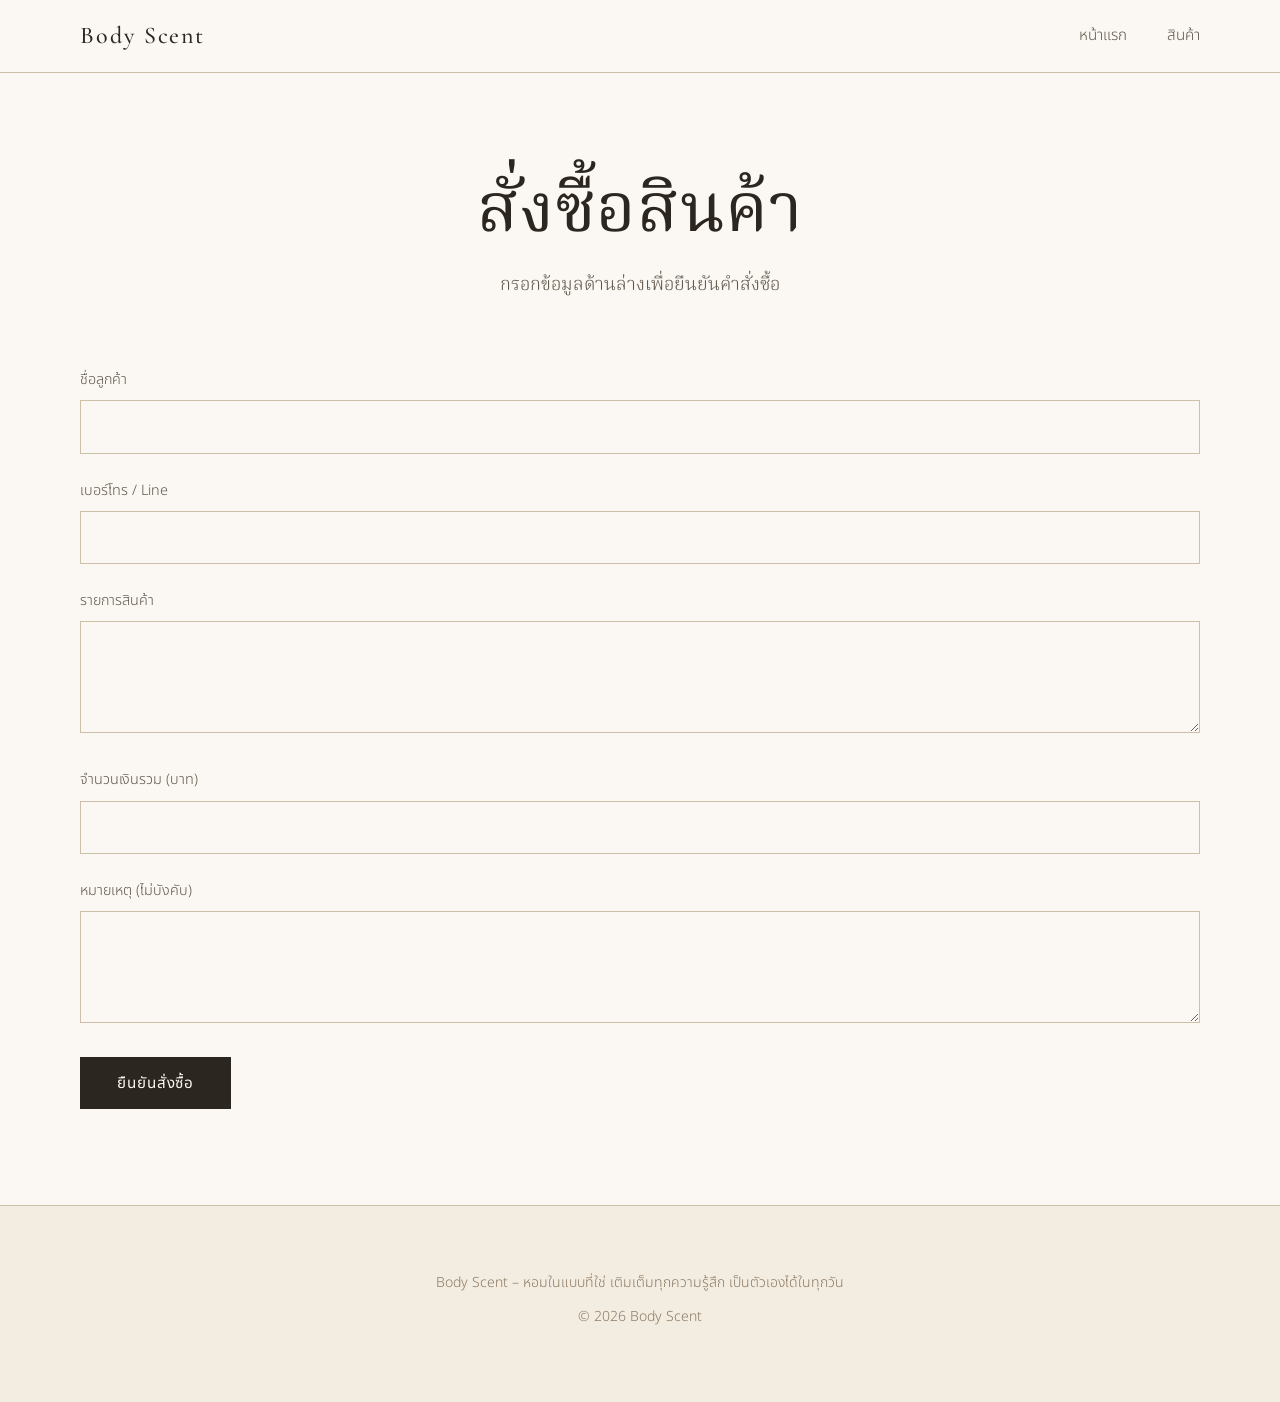
==== order.html @ 28a7f9a1 "Add files via upload" ====
<!DOCTYPE html>
<html lang="th">
<head>
  <meta charset="UTF-8">
  <meta name="viewport" content="width=device-width, initial-scale=1">
  <title>สั่งซื้อสินค้า – Body Scent</title>
  <link rel="stylesheet" href="style.css">
</head>
<body>

  <header class="site-header">
    <div class="container">
      <a class="brand" href="index.html">Body Scent</a>
      <nav aria-label="เมนูหลัก">
        <ul class="nav">
          <li><a href="index.html">หน้าแรก</a></li>
          <li><a href="product.html">สินค้า</a></li>
        </ul>
      </nav>
    </div>
  </header>

  <main>
    <section class="section">
      <div class="container">

        <div class="section-head text-center">
          <h1>สั่งซื้อสินค้า</h1>
          <p class="lead">กรอกข้อมูลด้านล่างเพื่อยืนยันคำสั่งซื้อ</p>
        </div>

        <form id="orderForm" class="form-card">

          <div class="form-field">
            <label for="customerName">ชื่อลูกค้า</label>
            <input type="text" id="customerName" name="customerName" autocomplete="name" required>
          </div>

          <div class="form-field">
            <label for="contact">เบอร์โทร / Line</label>
            <input type="text" id="contact" name="contact" autocomplete="off" required>
          </div>

          <div class="form-field">
            <label for="items">รายการสินค้า</label>
            <textarea id="items" name="items" rows="2" required></textarea>
          </div>

          <div class="form-field">
            <label for="total">จำนวนเงินรวม (บาท)</label>
            <input type="number" id="total" name="total" min="0" step="any" inputmode="decimal" required>
          </div>

          <div class="form-field">
            <label for="note">หมายเหตุ (ไม่บังคับ)</label>
            <textarea id="note" name="note" rows="3"></textarea>
          </div>

          <button type="submit" class="btn btn--solid">ยืนยันสั่งซื้อ</button>

        </form>

      </div>
    </section>
  </main>

  <footer class="site-footer">
    <div class="container text-center">
      <p>Body Scent – หอมในแบบที่ใช่ เติมเต็มทุกความรู้สึก เป็นตัวเองได้ในทุกวัน</p>
      <p>© 2026 Body Scent</p>
    </div>
  </footer>

  <script src="script.js"></script>
</body>
</html>
---- style.css ----
/* ==========================================================
   Body Scent — Theme
   โทนพรีเมียม เรียบหรู มินิมอล: ขาว-ครีม-เบจเข้ม + ทองบรอนซ์อ่อน
   ========================================================== */

@import url("https://fonts.googleapis.com/css2?family=Cormorant+Garamond:wght@400;500;600&family=Noto+Sans+Thai:wght@300;400;500&family=Noto+Serif+Thai:wght@400;500;600&display=swap");

/* ---------- Design tokens ---------- */
:root {
  /* พื้นผิว */
  --ivory: #fbf8f3;
  --cream: #f3ece0;
  --sand: #e6dccb;

  /* ตัวอักษร / เส้น */
  --ink: #2c2620;
  --ink-soft: #5f564b;
  --beige-deep: #8c7a63;
  --line: #cdbfa8;

  /* สีเน้น: ทองบรอนซ์อ่อน */
  --bronze: #a98550;
  --bronze-deep: #86683a; /* ใช้กับข้อความ/ลิงก์ เพื่อให้คอนทราสต์พอ */

  /* สีของแต่ละ mood (ใช้เป็นจุดเล็กๆ เท่านั้น) */
  --mood-fresh: #2f5d46;
  --mood-sweet: #7b5aa6;
  --mood-confident: #3e4f62;
  --mood-romance: #c0665f;

  /* ฟอนต์ */
  --font-display: "Cormorant Garamond", "Noto Serif Thai", Georgia, serif;
  --font-serif: "Noto Serif Thai", "Cormorant Garamond", Georgia, serif;
  --font-sans: "Noto Sans Thai", "Helvetica Neue", Arial, sans-serif;

  /* ระยะห่าง */
  --space-1: 0.5rem;
  --space-2: 1rem;
  --space-3: 1.5rem;
  --space-4: 2.5rem;
  --space-5: 4rem;
  --space-6: 6rem;
  --space-7: 9rem;

  --container: 1120px;
  --measure: 38rem;
  --hairline: 1px solid var(--line);
}

/* ---------- Reset ---------- */
*,
*::before,
*::after {
  box-sizing: border-box;
}

html {
  -webkit-text-size-adjust: 100%;
  scroll-behavior: smooth;
}

body {
  margin: 0;
  background: var(--ivory);
  color: var(--ink);
  font-family: var(--font-sans);
  font-weight: 300;
  font-size: 1rem;
  line-height: 1.85;
  -webkit-font-smoothing: antialiased;
}

img {
  display: block;
  max-width: 100%;
  height: auto;
}

a {
  color: var(--bronze-deep);
  text-decoration-thickness: 1px;
  text-underline-offset: 0.25em;
  transition: color 0.2s ease;
}

a:hover {
  color: var(--ink);
}

:focus-visible {
  outline: 1px solid var(--bronze-deep);
  outline-offset: 4px;
}

::selection {
  background: var(--sand);
  color: var(--ink);
}

/* ---------- Typography ---------- */
h1,
h2,
h3,
h4 {
  margin: 0 0 var(--space-2);
  font-family: var(--font-display);
  font-weight: 500;
  line-height: 1.3;
  color: var(--ink);
  letter-spacing: 0.01em;
}

h1 {
  font-size: clamp(2.4rem, 5.5vw, 4.25rem);
  line-height: 1.2;
  font-weight: 400;
}

h2 {
  font-size: clamp(1.8rem, 3.5vw, 2.6rem);
  font-weight: 400;
}

h3 {
  font-size: 1.35rem;
}

h4 {
  font-size: 1.1rem;
}

p {
  margin: 0 0 var(--space-3);
  max-width: var(--measure);
  color: var(--ink-soft);
}

.lead {
  font-family: var(--font-serif);
  font-size: 1.15rem;
  line-height: 2;
  color: var(--ink-soft);
}

.text-center {
  text-align: center;
}

.text-center p {
  margin-left: auto;
  margin-right: auto;
}

small,
.small {
  font-size: 0.875rem;
  color: var(--beige-deep);
}

/* ---------- Layout ---------- */
.container {
  width: min(100% - 3rem, var(--container));
  margin-inline: auto;
}

.section {
  padding-block: var(--space-6);
}

.section--cream {
  background: var(--cream);
}

.section--hero {
  padding-block: var(--space-7) var(--space-6);
}

.section-head {
  margin-bottom: var(--space-5);
}

/* เส้นแบ่งบางๆ */
.rule {
  border: 0;
  border-top: var(--hairline);
  margin: var(--space-5) 0;
}

/* ---------- Header / Nav ---------- */
.site-header {
  position: sticky;
  top: 0;
  z-index: 20;
  background: rgba(251, 248, 243, 0.94);
  backdrop-filter: blur(6px);
  border-bottom: var(--hairline);
}

.site-header .container {
  display: flex;
  align-items: center;
  justify-content: space-between;
  gap: var(--space-3);
  min-height: 4.5rem;
}

.brand {
  font-family: var(--font-display);
  font-size: 1.5rem;
  font-weight: 500;
  letter-spacing: 0.08em;
  color: var(--ink);
  text-decoration: none;
}

.nav {
  display: flex;
  align-items: center;
  gap: var(--space-4);
  margin: 0;
  padding: 0;
  list-style: none;
}

.nav a {
  color: var(--ink-soft);
  font-size: 0.95rem;
  text-decoration: none;
  padding-block: 0.25rem;
  border-bottom: 1px solid transparent;
}

.nav a:hover,
.nav a[aria-current="page"] {
  color: var(--ink);
  border-bottom-color: var(--bronze);
}

/* ---------- Buttons: เส้นบาง สีเข้มนุ่มตา ---------- */
.btn {
  display: inline-block;
  padding: 0.9rem 2.25rem;
  font-family: var(--font-sans);
  font-size: 0.95rem;
  font-weight: 400;
  letter-spacing: 0.06em;
  line-height: 1.4;
  text-align: center;
  text-decoration: none;
  color: var(--ink);
  background: transparent;
  border: 1px solid var(--ink);
  border-radius: 0;
  cursor: pointer;
  transition: background 0.25s ease, color 0.25s ease, border-color 0.25s ease;
}

.btn:hover {
  background: var(--ink);
  color: var(--ivory);
}

.btn--solid {
  background: var(--ink);
  color: var(--ivory);
}

.btn--solid:hover {
  background: var(--bronze-deep);
  border-color: var(--bronze-deep);
}

.btn--small {
  padding: 0.6rem 1.4rem;
  font-size: 0.875rem;
}

.btn:disabled {
  opacity: 0.45;
  cursor: not-allowed;
}

/* ---------- Mood marks: จุดสีเล็กๆ เท่านั้น ---------- */
.mood-dot {
  display: inline-block;
  width: 0.5rem;
  height: 0.5rem;
  border-radius: 50%;
  background: var(--mood, var(--bronze));
  vertical-align: middle;
}

/* เส้นสั้นสีของ mood ใต้หัวข้อ */
.mood-underline {
  display: block;
  width: 2rem;
  height: 2px;
  margin-top: var(--space-2);
  background: var(--mood, var(--bronze));
}

.text-center .mood-underline {
  margin-inline: auto;
}

[data-mood="fresh"],
.mood-fresh {
  --mood: var(--mood-fresh);
}

[data-mood="sweet"],
.mood-sweet {
  --mood: var(--mood-sweet);
}

[data-mood="confident"],
.mood-confident {
  --mood: var(--mood-confident);
}

[data-mood="romance"],
.mood-romance {
  --mood: var(--mood-romance);
}

/* ---------- Mood filter ---------- */
.filter {
  display: flex;
  flex-wrap: wrap;
  gap: var(--space-2);
  margin-bottom: var(--space-5);
}

.filter button {
  display: inline-flex;
  align-items: center;
  gap: 0.6rem;
  padding: 0.55rem 1.4rem;
  font-family: var(--font-sans);
  font-size: 0.9rem;
  font-weight: 300;
  color: var(--ink-soft);
  background: transparent;
  border: var(--hairline);
  border-radius: 0;
  cursor: pointer;
  transition: border-color 0.2s ease, color 0.2s ease;
}

.filter button:hover {
  border-color: var(--ink);
  color: var(--ink);
}

.filter button[aria-pressed="true"] {
  border-color: var(--ink);
  color: var(--ink);
  background: var(--cream);
}

/* ---------- Product grid & card ---------- */
.product-grid {
  display: grid;
  grid-template-columns: repeat(auto-fill, minmax(240px, 1fr));
  gap: var(--space-5) var(--space-4);
}

.product-card {
  display: flex;
  flex-direction: column;
  background: transparent;
}

.product-card__image {
  aspect-ratio: 4 / 5;
  margin-bottom: var(--space-3);
  background: var(--cream);
  border: var(--hairline);
  overflow: hidden;
}

.product-card__image img {
  width: 100%;
  height: 100%;
  object-fit: cover;
}

.product-card__mood {
  display: flex;
  align-items: center;
  gap: 0.6rem;
  margin-bottom: 0.4rem;
  font-size: 0.85rem;
  color: var(--beige-deep);
}

.product-card__name {
  margin-bottom: 0.25rem;
  font-size: 1.2rem;
}

.product-card__meta {
  margin-bottom: var(--space-1);
  font-size: 0.875rem;
  color: var(--beige-deep);
}

.product-card__desc {
  flex: 1;
  margin-bottom: var(--space-2);
  font-size: 0.9rem;
  line-height: 1.8;
}

.product-card__footer {
  display: flex;
  align-items: center;
  justify-content: space-between;
  gap: var(--space-2);
  padding-top: var(--space-2);
  border-top: var(--hairline);
}

.price {
  font-family: var(--font-display);
  font-size: 1.4rem;
  font-weight: 500;
  color: var(--ink);
}

.price small {
  margin-left: 0.2rem;
  font-family: var(--font-sans);
  font-size: 0.8rem;
}

/* ---------- Mood feature blocks (สำหรับส่วนแนะนำกลิ่น) ---------- */
.mood-grid {
  display: grid;
  grid-template-columns: repeat(4, 1fr);
  gap: var(--space-4);
}

.mood-item {
  padding-top: var(--space-3);
  border-top: var(--hairline);
}

.mood-item h3 {
  display: flex;
  align-items: center;
  gap: 0.7rem;
}

.mood-item p {
  font-size: 0.95rem;
}

/* ---------- Forms (ฟอร์มสั่งซื้อ) ---------- */
.form-field {
  margin-bottom: var(--space-3);
}

label {
  display: block;
  margin-bottom: 0.4rem;
  font-size: 0.9rem;
  color: var(--ink-soft);
}

input,
select,
textarea {
  width: 100%;
  padding: 0.85rem 1rem;
  font-family: var(--font-sans);
  font-size: 1rem;
  font-weight: 300;
  color: var(--ink);
  background: var(--ivory);
  border: var(--hairline);
  border-radius: 0;
  transition: border-color 0.2s ease;
}

input:hover,
select:hover,
textarea:hover {
  border-color: var(--beige-deep);
}

input:focus,
select:focus,
textarea:focus {
  outline: none;
  border-color: var(--ink);
}

textarea {
  min-height: 7rem;
  resize: vertical;
}

.form-status {
  margin-top: var(--space-2);
  font-size: 0.95rem;
  color: var(--ink-soft);
}

/* ---------- Footer ---------- */
.site-footer {
  padding-block: var(--space-5);
  background: var(--cream);
  border-top: var(--hairline);
}

.site-footer p {
  margin-bottom: var(--space-1);
  font-size: 0.875rem;
  color: var(--beige-deep);
}

/* ---------- Responsive ---------- */
@media (max-width: 900px) {
  .mood-grid {
    grid-template-columns: repeat(2, 1fr);
  }

  .section {
    padding-block: var(--space-5);
  }

  .section--hero {
    padding-block: var(--space-6) var(--space-5);
  }
}

@media (max-width: 600px) {
  body {
    line-height: 1.8;
  }

  .container {
    width: min(100% - 2.5rem, var(--container));
  }

  .site-header .container {
    flex-wrap: wrap;
    justify-content: center;
    padding-block: var(--space-2);
  }

  .nav {
    gap: var(--space-3);
  }

  .mood-grid {
    grid-template-columns: 1fr;
    gap: var(--space-3);
  }

  .product-grid {
    grid-template-columns: repeat(2, 1fr);
    gap: var(--space-4) var(--space-2);
  }

  .product-card__footer {
    flex-direction: column;
    align-items: stretch;
  }

  .product-card__footer .btn {
    width: 100%;
  }

  .filter {
    gap: var(--space-1);
  }
}

@media (max-width: 380px) {
  .product-grid {
    grid-template-columns: 1fr;
  }
}

/* ---------- Reduced motion ---------- */
@media (prefers-reduced-motion: reduce) {
  html {
    scroll-behavior: auto;
  }

  *,
  *::before,
  *::after {
    transition: none !important;
    animation: none !important;
  }
}
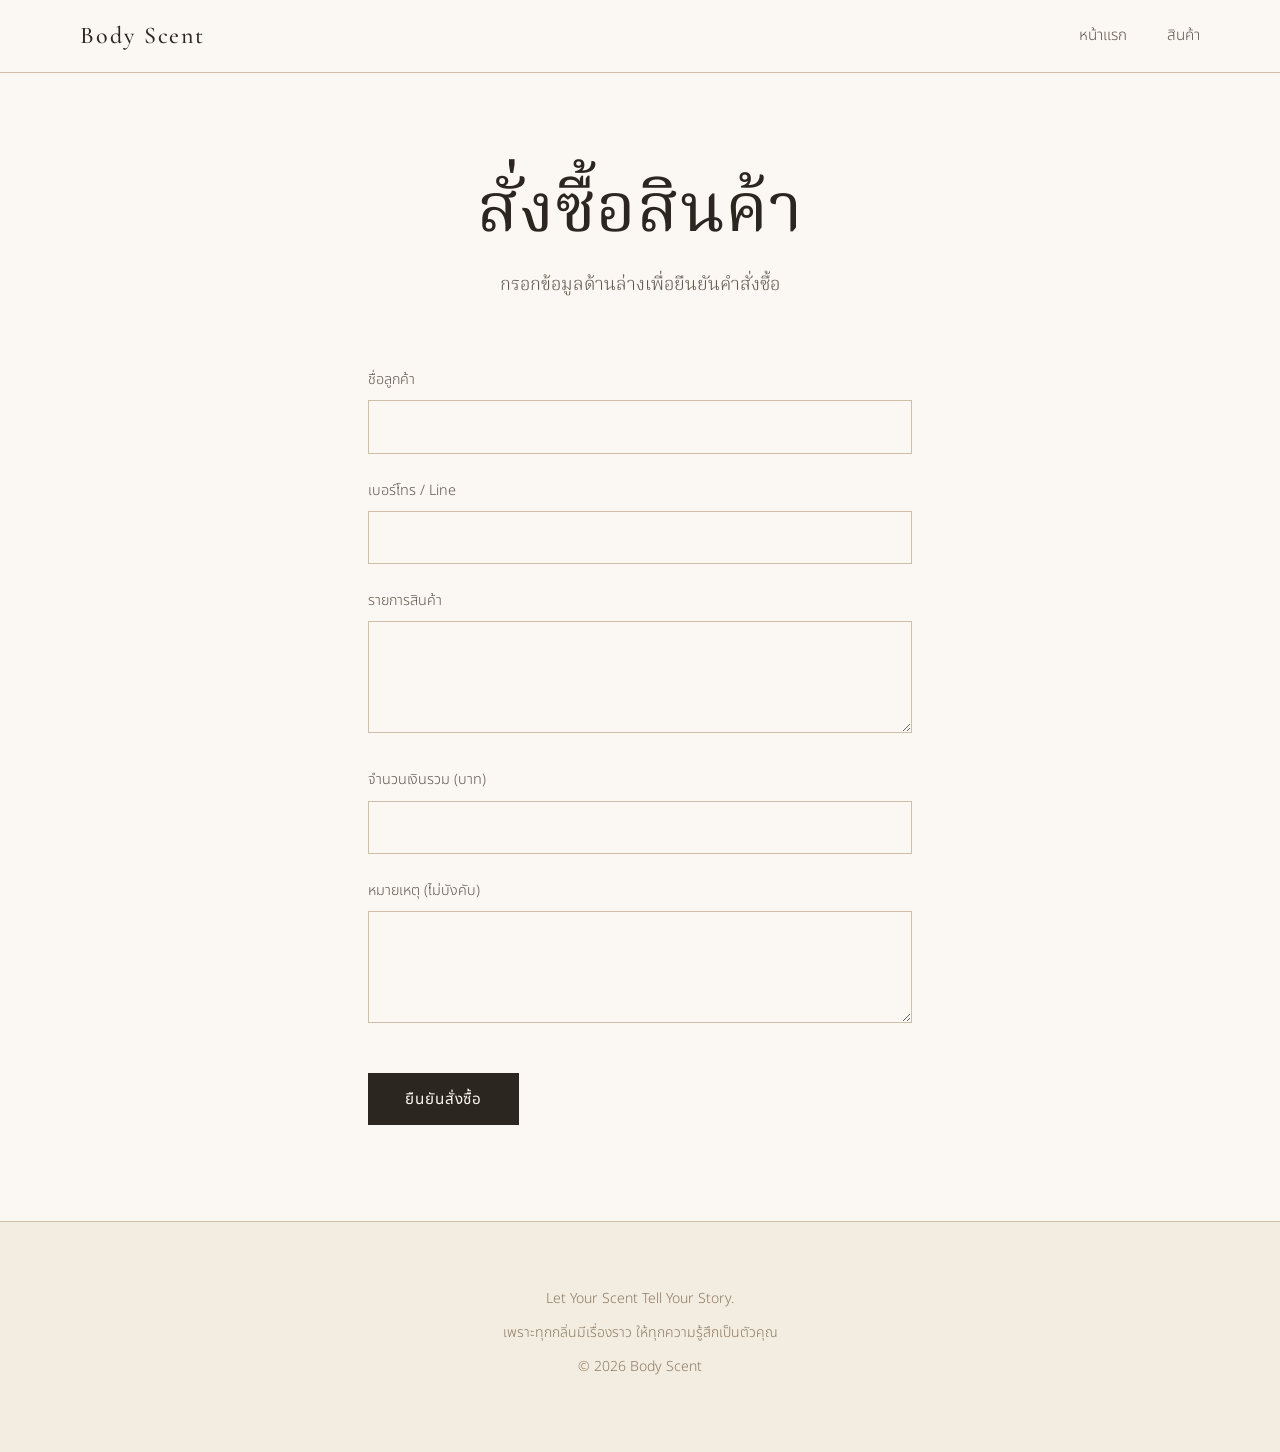
==== commit 272ab092: "Update order.html" ====
--- a/order.html
+++ b/order.html
@@ -66,7 +66,8 @@
 
   <footer class="site-footer">
     <div class="container text-center">
-      <p>Body Scent – หอมในแบบที่ใช่ เติมเต็มทุกความรู้สึก เป็นตัวเองได้ในทุกวัน</p>
+      <p>Let Your Scent Tell Your Story.</p>
+      <p>เพราะทุกกลิ่นมีเรื่องราว ให้ทุกความรู้สึกเป็นตัวคุณ</p>
       <p>© 2026 Body Scent</p>
     </div>
   </footer>
--- a/style.css
+++ b/style.css
@@ -597,3 +597,179 @@
     animation: none !important;
   }
 }
+
+/* ==========================================================
+   หน้าแรก (index.html) — เพิ่มเติม
+   ========================================================== */
+
+/* Hero เต็มจอแรก */
+.hero {
+  display: flex;
+  align-items: center;
+  justify-content: center;
+  min-height: 100vh;
+  min-height: calc(100svh - 4.5rem);
+  padding-block: var(--space-6);
+  text-align: center;
+}
+
+/* จัดเนื้อหา hero เป็นคอลัมน์กึ่งกลางทุกชิ้น (ไม่พึ่ง margin auto) */
+.hero .container {
+  display: flex;
+  flex-direction: column;
+  align-items: center;
+  text-align: center;
+}
+
+.hero h1 {
+  max-width: 14em;
+  margin: 0 0 var(--space-3);
+  font-size: clamp(2.6rem, 7.5vw, 5.25rem);
+  line-height: 1.15;
+  font-weight: 400;
+  letter-spacing: 0.01em;
+  text-wrap: balance;
+}
+
+/* เส้นทองบรอนซ์สั้นๆ คั่นหัวข้อกับข้อความ */
+.hero__rule {
+  display: block;
+  width: 3rem;
+  height: 1px;
+  margin-bottom: var(--space-4);
+  background: var(--bronze);
+}
+
+.hero .lead {
+  max-width: 34rem;
+  margin: 0 0 var(--space-5);
+  font-size: 1.25rem;
+  text-wrap: balance;
+}
+
+.hero .lead--tight {
+  margin-bottom: var(--space-2);
+}
+
+.hero .hero__text {
+  max-width: 32rem;
+  margin: 0 0 var(--space-5);
+  font-size: 0.95rem;
+}
+
+/* ปุ่มขนาดใหญ่ */
+.btn--large {
+  min-width: min(100%, 17rem);
+  padding: 1.3rem 3.5rem;
+  font-size: 1.3rem;
+  letter-spacing: 0.04em;
+}
+
+/* การ์ด mood (ลิงก์ทั้งใบ) */
+.mood-card {
+  display: block;
+  padding: var(--space-4) var(--space-3);
+  color: inherit;
+  text-decoration: none;
+  background: var(--ivory);
+  border: var(--hairline);
+  transition: border-color 0.25s ease;
+}
+
+.mood-card:hover {
+  color: inherit;
+  border-color: var(--ink);
+}
+
+.mood-card h3 {
+  display: flex;
+  align-items: center;
+  gap: 0.7rem;
+}
+
+.mood-card p {
+  margin-bottom: var(--space-3);
+  font-size: 0.95rem;
+}
+
+.mood-card__link {
+  padding-bottom: 0.15rem;
+  font-size: 0.9rem;
+  color: var(--bronze-deep);
+  border-bottom: 1px solid var(--bronze);
+}
+
+@media (max-width: 600px) {
+  .hero {
+    min-height: calc(100svh - 7rem);
+    padding-block: var(--space-5);
+  }
+}
+
+/* ==========================================================
+   หน้าสั่งซื้อ / ขอบคุณ / admin — เพิ่มเติม
+   ========================================================== */
+
+/* กรอบฟอร์มแคบ อ่านง่าย */
+.form-card {
+  max-width: 34rem;
+  margin-inline: auto;
+}
+
+.form-card .btn {
+  margin-top: var(--space-2);
+}
+
+/* Hero แบบกะทัดรัด (หน้าขอบคุณ) */
+.hero--compact h1 {
+  font-size: clamp(2rem, 5vw, 3.25rem);
+}
+
+/* ตารางข้อมูล (admin) */
+.table-wrap {
+  overflow-x: auto;
+  border: var(--hairline);
+}
+
+.data-table {
+  width: 100%;
+  min-width: 760px;
+  border-collapse: collapse;
+  font-size: 0.9rem;
+}
+
+.data-table th,
+.data-table td {
+  padding: 1rem 1.1rem;
+  text-align: left;
+  vertical-align: top;
+  border-bottom: var(--hairline);
+}
+
+.data-table th {
+  font-weight: 500;
+  color: var(--ink);
+  background: var(--cream);
+  white-space: nowrap;
+}
+
+.data-table td {
+  color: var(--ink-soft);
+  line-height: 1.7;
+}
+
+.data-table tbody tr:last-child td {
+  border-bottom: 0;
+}
+
+.data-table th:nth-child(1),
+.data-table td:nth-child(1),
+.data-table th:nth-child(5),
+.data-table td:nth-child(5) {
+  white-space: nowrap;
+}
+
+.data-table th:nth-child(5),
+.data-table td:nth-child(5) {
+  text-align: right;
+}
